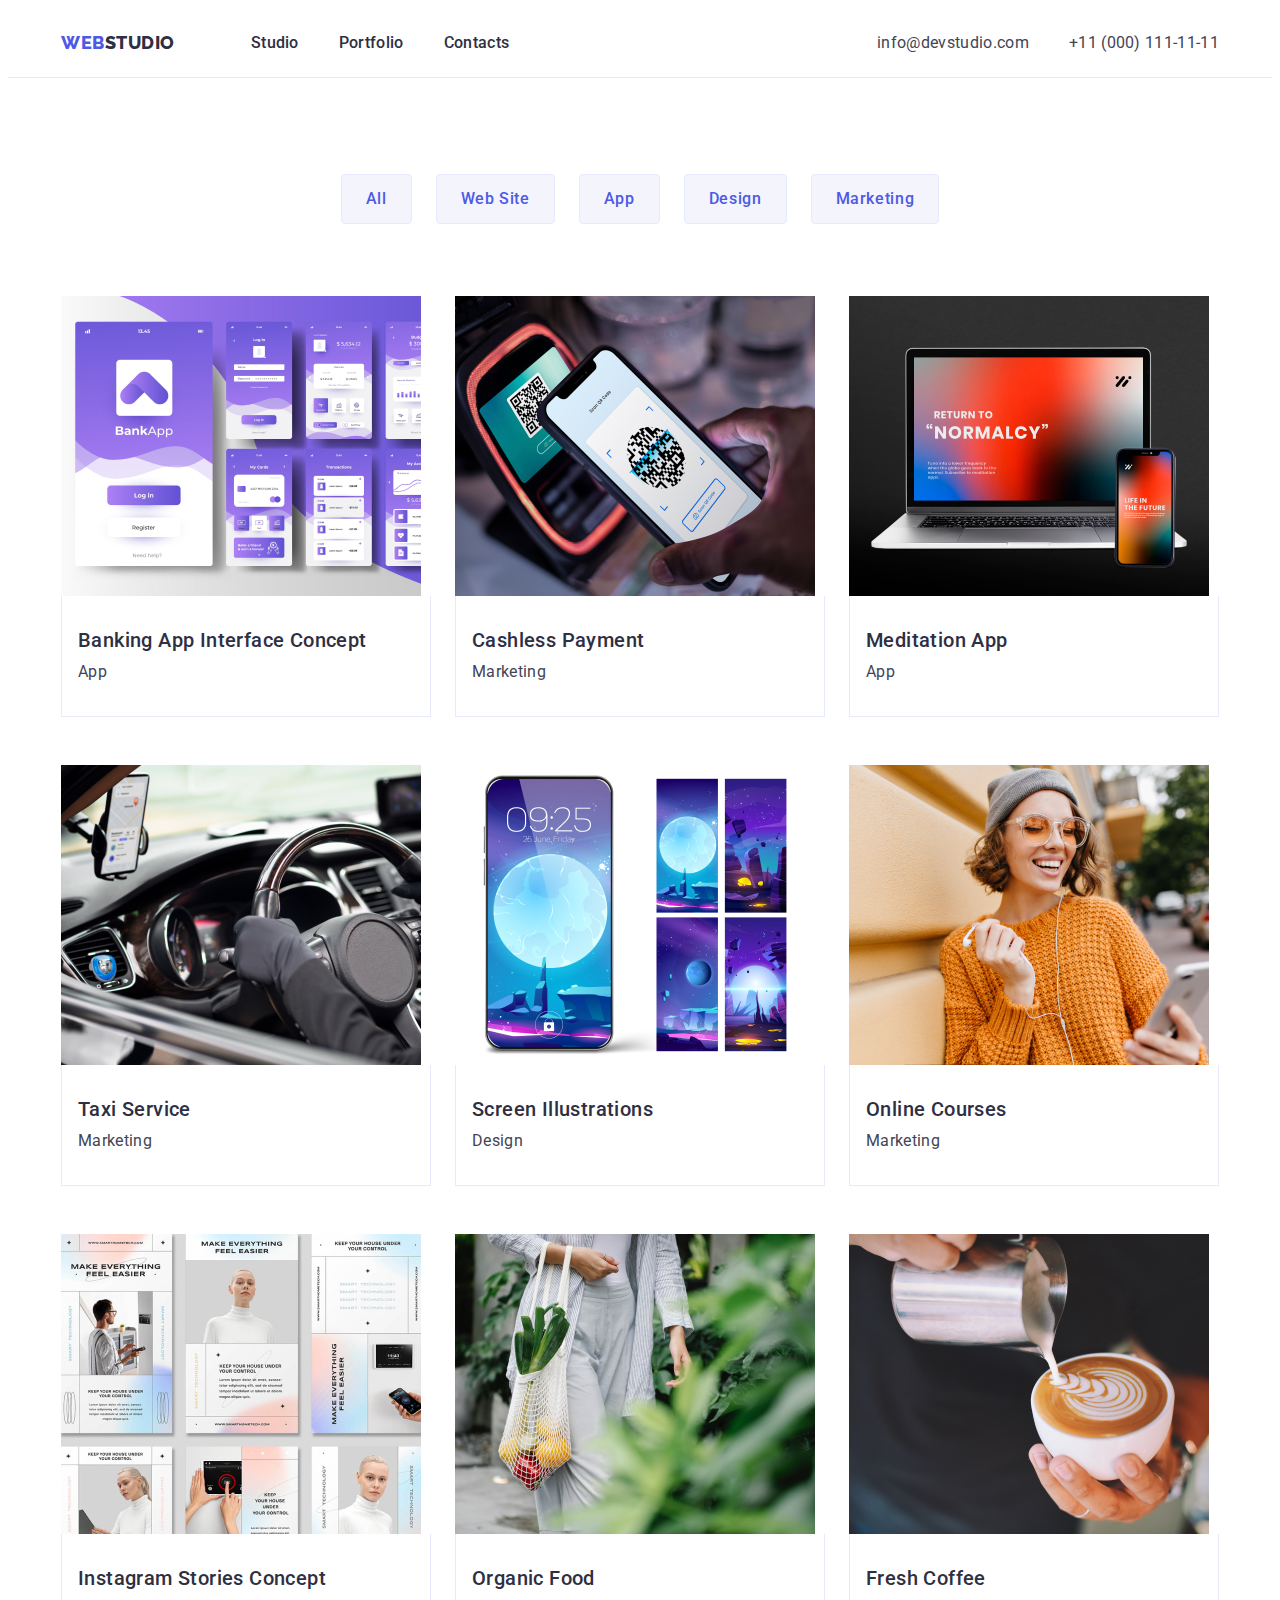
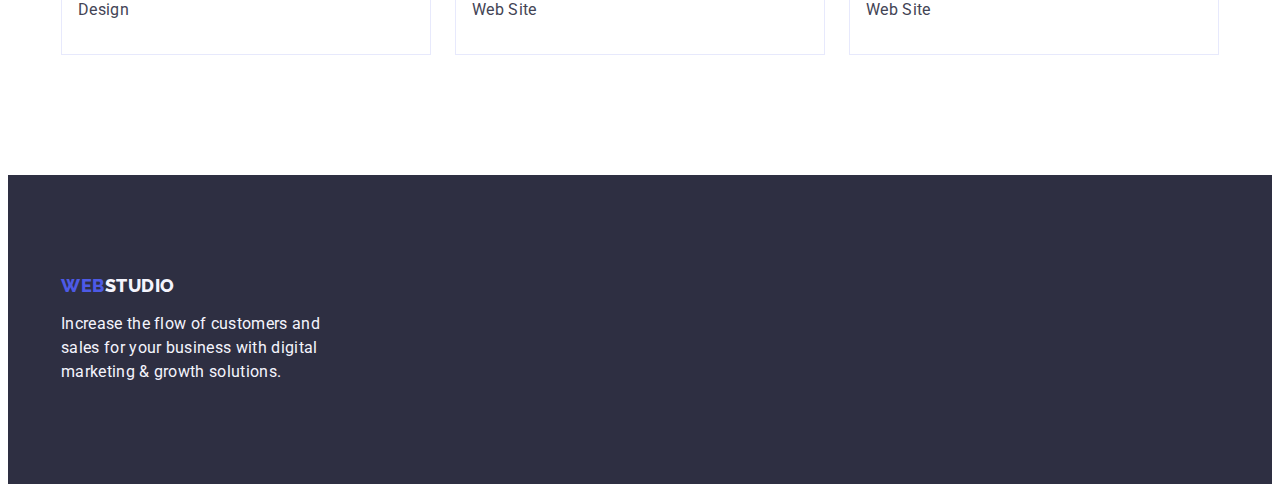
==== portfolio.html @ 42c75ba6 "1" ====
<!DOCTYPE html>
<html lang="en">
  <head>
    <meta charset="UTF-8" />
    <meta http-equiv="X-UA-Compatible" content="IE=edge" />
    <meta name="viewport" content="width=device-width, initial-scale=1.0" />
    <title>WebStudio</title>
    <link
      rel="stylesheet"
      href="https://cdnjs.cloudflare.com/ajax/libs/modern-normalize/2.0.0/modern-normalize.min.css"
      integrity="sha512-4xo8blKMVCiXpTaLzQSLSw3KFOVPWhm/TRtuPVc4WG6kUgjH6J03IBuG7JZPkcWMxJ5huwaBpOpnwYElP/m6wg=="
      crossorigin="anonymous"
      referrerpolicy="no-referrer"
    />
    <link href="./css/styles.css" rel="stylesheet" />
    <link rel="preconnect" href="https://fonts.googleapis.com" />
    <link rel="preconnect" href="https://fonts.gstatic.com" crossorigin />
    <link
      href="https://fonts.googleapis.com/css2?family=Raleway:wght@800&family=Roboto:wght@400;500;700;900&display=swap"
      rel="stylesheet"
    />
  </head>

  <body>
    <header class="header">
      <!-- Main navigation-->
      <div class="container header-container">
        <nav class="header-nav">
          <a href="./index.html" class="header-logo link">
            Web<span class="logo">Studio</span></a
          >
          <ul class="header-nav-list list">
            <li class="header-nav-item">
              <a href="./index.html" class="header-nav-link link">Studio</a>
            </li>
            <li class="header-nav-item">
              <a href="./portfolio.html" class="header-nav-link link"
                >Portfolio</a
              >
            </li>
            <li class="header-nav-item">
              <a href="" class="header-nav-link link">Contacts</a>
            </li>
          </ul>
        </nav>
        <!-- Contacts-->
        <address class="address">
          <ul class="address-list list">
            <li class="address-item">
              <a class="address-link link" href="mailto:info@devstudio.com"
                >info@devstudio.com</a
              >
            </li>
            <li class="address-item">
              <a class="address-link link" href="tel:+110001111111"
                >+11 (000) 111-11-11</a
              >
            </li>
          </ul>
        </address>
      </div>
    </header>
    <main>
      <!-- Main content-->
      <section class="section-portfolio">
        <div class="container">
          <h1 class="visually-hidden">Company Portfolio</h1>
          <!--Page Filter-->

          <ul class="portfolio-filters-list list">
            <li class="portfolio-bttn-item">
              <button type="button" class="portfolio-button">All</button>
            </li>
            <li class="portfolio-bttn-item">
              <button type="button" class="portfolio-button">Web Site</button>
            </li>
            <li class="portfolio-bttn-item">
              <button type="button" class="portfolio-button">App</button>
            </li>
            <li class="portfolio-bttn-item">
              <button type="button" class="portfolio-button">Design</button>
            </li>
            <li class="portfolio-bttn-item">
              <button type="button" class="portfolio-button">Marketing</button>
            </li>
          </ul>

          <!--Company Services-->

          <ul class="portfolio-projects-list list">
            <li class="portfolio-projects-item">
              <a href="" class="link"
                ><img
                  src="./images/banking-app-interface.jpg"
                  alt="banking-app-interface"
                  width="360"
                  height="300"
                />
                <div class="portfolio-cards">
                  <h2 class="portfolio-projects-subtitle">
                    Banking App Interface Concept
                  </h2>
                  <p class="portfolio-projects-text">App</p>
                </div>
              </a>
            </li>
            <li class="portfolio-projects-item">
              <a href="" class="link"
                ><img
                  src="./images/cashless-payment-with-smartphon.jpg"
                  alt="cashless-payment-with-smartphon"
                  width="360"
                  height="300"
                />
                <div class="portfolio-cards">
                  <h2 class="portfolio-projects-subtitle">Cashless Payment</h2>
                  <p class="portfolio-projects-text">Marketing</p>
                </div>
              </a>
            </li>
            <li class="portfolio-projects-item">
              <a href="" class="link"
                ><img
                  src="./images/laptop-and-smartphone.jpg"
                  alt="laptop-and-smartphone"
                  width="360"
                  height="300"
                />
                <div class="portfolio-cards">
                  <h2 class="portfolio-projects-subtitle">Meditation App</h2>
                  <p class="portfolio-projects-text">App</p>
                </div>
              </a>
            </li>
            <li class="portfolio-projects-item">
              <a href="" class="link"
                ><img
                  src="./images/close-view-chauffeur-hands-driving.jpg"
                  alt="close-view-chauffeur-hands-driving"
                  width="360"
                  height="300"
                />
                <div class="portfolio-cards">
                  <h2 class="portfolio-projects-subtitle">Taxi Service</h2>
                  <p class="portfolio-projects-text">Marketing</p>
                </div>
              </a>
            </li>
            <li class="portfolio-projects-item">
              <a href="" class="link"
                ><img
                  src="./images/screen-illustrations.jpg"
                  alt="screen-illustrations"
                  width="360"
                />
                <div class="portfolio-cards">
                  <h2 class="portfolio-projects-subtitle">
                    Screen Illustrations
                  </h2>
                  <p class="portfolio-projects-text">Design</p>
                </div>
              </a>
            </li>
            <li class="portfolio-projects-item">
              <a href="" class="link"
                ><img
                  src="./images/smiling-girl-looking-at-smartphone-screen.jpg"
                  alt="smiling-girl-looking-at-smartphone-screen"
                  width="360"
                  height="300"
                />
                <div class="portfolio-cards">
                  <h2 class="portfolio-projects-subtitle">Online Courses</h2>
                  <p class="portfolio-projects-text">Marketing</p>
                </div>
              </a>
            </li>
            <li class="portfolio-projects-item">
              <a href="" class="link"
                ><img
                  src="./images/instagram-stories-concept.jpg"
                  alt="instagram-stories-concept"
                  width="360"
                  height="300"
                />
                <div class="portfolio-cards">
                  <h2 class="portfolio-projects-subtitle">
                    Instagram Stories Concept
                  </h2>
                  <p class="portfolio-projects-text">Design</p>
                </div>
              </a>
            </li>
            <li class="portfolio-projects-item">
              <a href="" class="link"
                ><img
                  src="./images/organic-food-in-a-bag-in-hand.jpg"
                  alt="organic-food-in-a-bag-in-hand"
                  width="360"
                  height="300"
                />
                <div class="portfolio-cards">
                  <h2 class="portfolio-projects-subtitle">Organic Food</h2>
                  <p class="portfolio-projects-text">Web Site</p>
                </div>
              </a>
            </li>
            <li class="portfolio-projects-item">
              <a href="" class="link"
                ><img
                  src="./images/fresh-coffee-in-cup.jpg"
                  alt="fresh-coffee-in-cup"
                  width="360"
                  height="300"
                />
                <div class="portfolio-cards">
                  <h2 class="portfolio-projects-subtitle">Fresh Coffee</h2>
                  <p class="portfolio-projects-text">Web Site</p>
                </div>
              </a>
            </li>
          </ul>
        </div>
      </section>
    </main>

    <!-- Footer-->
    <footer class="section footer">
      <div class="container">
        <a class="footer-logo link" href="./index.html">
          Web<span class="logo">Studio</span></a
        >
        <p class="footer-text">
          Increase the flow of customers and sales for your business with
          digital marketing & growth solutions.
        </p>
      </div>
    </footer>
  </body>
</html>
---- css/styles.css ----
:root {
  --first-text-color: #2e2f42;
  --second-text-color: #434455;
  --third-text-color: #ffffff;
  --fourth-text-color: #f4f4fd;
  --background-main-color: #ffffff;
  --background-second-color: #2e2f42;
  --background-third-color: #f4f4fd;
  --logo-first-color: #4d5ae5;
  --logo-second-color: #2e2f42;
  --logo-third-color: #f4f4fd;
  --bttn-background-color: #404bbf;
  --bttn-background-second-color: #f4f4fd;
  --bttn-first-color: #4d5ae5;
  --bttn-second-color: #ffffff;
  --border-bttn-color: #e7e9fc;
}

body {
  font-family: "Roboto", sans-serif;
  color: #2e2f42;
  color: #434455;
  background: #ffffff;
}

/* Reset styles */

p,
h1,
h2,
h3,
h4,
h5,
h6 {
  margin-top: 0;
  margin-bottom: 0;
}

a {
  text-decoration: none;
  margin-top: 0;
  margin-bottom: 0;
  padding-left: 0;
}

ul {
  list-style-type: none;
  margin-top: 0;
  margin-bottom: 0;
  padding-left: 0;
}

.link {
  text-decoration: none;
}

.list {
  list-style-type: none;
}

img {
  display: block;
  max-width: 100%;
  height: auto;
}

/*----- Home page -----*/

/* Header (Home page , Portfolio) */

.header {
  border-bottom: 1px solid #e7e9fc;
}

.container {
  width: 100%;
  max-width: 1158px;
  padding: 0 15px;
  margin: 0 auto;
}

.header-container {
  display: flex;
  align-items: center;
}

.header-nav {
  display: flex;
  align-items: center;
  margin-right: auto;
}

.header-nav-list {
  display: flex;
  align-items: center;
  gap: 40px;
}

.header-nav-link {
  font-weight: 500;
  font-size: 16px;
  line-height: 1.5;
  letter-spacing: 0.02em;
  padding-top: 24px;
  padding-bottom: 24px;
  color: var(--first-text-color);
}

.header-nav-link:is(:hover, :focus) {
  color: #404bbf;
}

.header-logo {
  font-family: "Raleway", sans-serif;
  font-style: normal;
  font-weight: 800;
  font-size: 18px;
  line-height: 1.17;
  letter-spacing: 0.03em;
  text-transform: uppercase;
  margin-right: 76px;
  padding-top: 24px;
  padding-bottom: 24px;
  color: var(--logo-first-color);
}

.header-logo span {
  font-family: "Raleway", sans-serif;
  font-style: normal;
  font-weight: 800;
  font-size: 18px;
  line-height: 1.17;
  letter-spacing: 0.03em;
  text-transform: uppercase;
  color: var(--logo-second-color);
}

.address {
  font-style: normal;
}

.address-list {
  display: flex;
  align-items: center;
  gap: 40px;
  margin-left: auto;
}

.address-item {
}

.address-link {
  font-style: normal;
  font-weight: 400;
  font-size: 16px;
  line-height: 1.5;
  letter-spacing: 0.02em;
  padding-top: 24px;
  padding-bottom: 24px;
  color: var(--second-text-color);
}

.address-link:is(:hover, :focus) {
  color: #404bbf;
}

/* Main (Home page) */

/* Hero Section */

.section-hero {
  width: 100%;
  padding: 188px 0;
  background: var(--background-second-color);
}

.hero-title {
  font-weight: 700;
  font-size: 56px;
  text-align: center;
  line-height: 1.07;
  letter-spacing: 0.02em;
  max-width: 496px;
  margin-left: auto;
  margin-right: auto;
  margin-bottom: 48px;
  color: var(--third-text-color);
}

.hero-button {
  font-family: "Roboto", sans-serif;
  font-style: normal;
  font-weight: 500;
  font-size: 16px;
  line-height: 1.5;
  letter-spacing: 0.04em;
  cursor: pointer;
  box-shadow: 0px 4px 4px rgba(0, 0, 0, 0.15);
  border-radius: 4px;
  border: none;
  min-width: 169px;
  height: 56px;
  display: block;
  margin: 0 auto;
  color: var(--third-text-color);
  background: #4d5ae5;
}

.hero-button:is(:hover, :focus) {
  background: #404bbf;
}

/* Features Section */

.section-features {
  width: 100%;
  padding: 120px 0;
}

.visually-hidden {
  position: absolute;
  width: 1px;
  height: 1px;
  margin: -1px;
  border: 0;
  padding: 0;
  white-space: nowrap;
  clip-path: inset(100%);
  clip: rect(0 0 0 0);
  overflow: hidden;
}

.features-list {
  display: flex;
  gap: 24px;
}

.features-item {
  width: calc((100% - 3 * 24px) / 4);
}

.features-title {
  font-weight: 500;
  font-size: 20px;
  line-height: 1.2;
  letter-spacing: 0.02em;
  margin-bottom: 8px;
  color: var(--first-text-color);
}

.features-text {
  font-weight: 400;
  font-size: 16px;
  line-height: 1.5;
  letter-spacing: 0.02em;
  color: var(--second-text-color);
}

/* Products Section */

.section-products {
  width: 100%;
  padding-bottom: 120px;
}

.products-title {
  font-weight: 700;
  font-size: 36px;
  line-height: 1.11;
  letter-spacing: 0.02em;
  text-align: center;
  text-transform: capitalize;
  margin-bottom: 72px;
  color: var(--first-text-color);
}

.products-list {
  display: flex;
  gap: 24px;
}

.products-item {
  width: calc((100% - 2 * 24px) / 3);
}

/* Team Section */

.section-team {
  width: 100%;
  padding: 120px 0;
  background-color: #f4f4fd;
}

.team-title {
  font-weight: 700;
  font-size: 36px;
  line-height: 1.11;
  letter-spacing: 0.02em;
  text-align: center;
  text-transform: capitalize;
  margin-bottom: 72px;
  color: var(--first-text-color);
}

.team-list {
  display: flex;
  gap: 24px;
}

.team-item {
  width: calc((100% - 3 * 24px) / 4);
  box-shadow: 0px 1px 6px rgba(46, 47, 66, 0.08),
    0px 1px 1px rgba(46, 47, 66, 0.16), 0px 2px 1px rgba(46, 47, 66, 0.08);
  border-radius: 0px 0px 4px 4px;
}

/* Picture description (Cards) */

.cards {
  padding: 32px 16px;
  background: #ffffff;
}

.team-name {
  font-weight: 500;
  font-size: 20px;
  line-height: 1.2;
  letter-spacing: 0.02em;
  text-align: center;
  margin-bottom: 8px;
  color: var(--first-text-color);
}

.team-text {
  font-weight: 400;
  font-size: 16px;
  line-height: 1.5;
  letter-spacing: 0.02em;
  text-align: center;
  color: var(--second-text-color);
}

/* Footer (Home page , Portfolio) */

.footer {
  width: 100%;
  padding: 100px 0;
  background: var(--background-second-color);
}

.footer-logo {
  font-family: "Raleway", sans-serif;
  font-style: normal;
  font-weight: 800;
  font-size: 18px;
  line-height: 1.17;
  letter-spacing: 0.03em;
  display: inline-block;
  margin-bottom: 16px;
  text-transform: uppercase;
  color: var(--logo-first-color);
}

.footer-logo span {
  font-family: "Raleway", sans-serif;
  font-style: normal;
  font-weight: 800;
  font-size: 18px;
  line-height: 1.17;
  letter-spacing: 0.03em;
  text-transform: uppercase;
  color: var(--logo-third-color);
}

.footer-text {
  font-weight: 400;
  font-size: 16px;
  line-height: 1.5;
  letter-spacing: 0.02em;
  max-width: 264px;
  color: var(--fourth-text-color);
}

/*----- Portfolio Page -----*/

.section-portfolio {
  padding: 96px 0 120px 0;
}

.portfolio-filters-list {
  display: flex;
  flex-wrap: wrap;
  justify-content: center;
  gap: 24px;
  margin-bottom: 72px;
}

/* Buttons filters */
.portfolio-button {
  font-family: "Roboto", sans-serif;
  font-weight: 500;
  font-size: 16px;
  line-height: 1.5;
  letter-spacing: 0.04em;
  cursor: pointer;
  padding: 12px 24px;
  border: 1px solid var(--border-bttn-color);
  border-radius: 4px;
  color: var(--bttn-first-color);
  background: var(--bttn-background-second-color);
}

.portfolio-button:is(:hover, :focus) {
  color: #ffffff;
  background-color: #404bbf;
  border: 1px solid transparent;
}

/* -Examples of projects- */

.portfolio-projects-list {
  display: flex;
  flex-wrap: wrap;
  justify-content: center;
  column-gap: 24px;
  row-gap: 48px;
}

.portfolio-projects-item {
  width: calc((100% - 2 * 24px) / 3);
}

.portfolio-cards {
  padding: 32px 16px;
  border: 1px solid #e7e9fc;
  border-top: none;
}

.portfolio-projects-subtitle {
  font-weight: 500;
  font-size: 20px;
  line-height: 1.2;
  letter-spacing: 0.02em;
  margin-bottom: 8px;
  color: var(--first-text-color);
}

.portfolio-projects-text {
  font-weight: 400;
  font-size: 16px;
  line-height: 1.5;
  letter-spacing: 0.02em;
  color: var(--second-text-color);
}
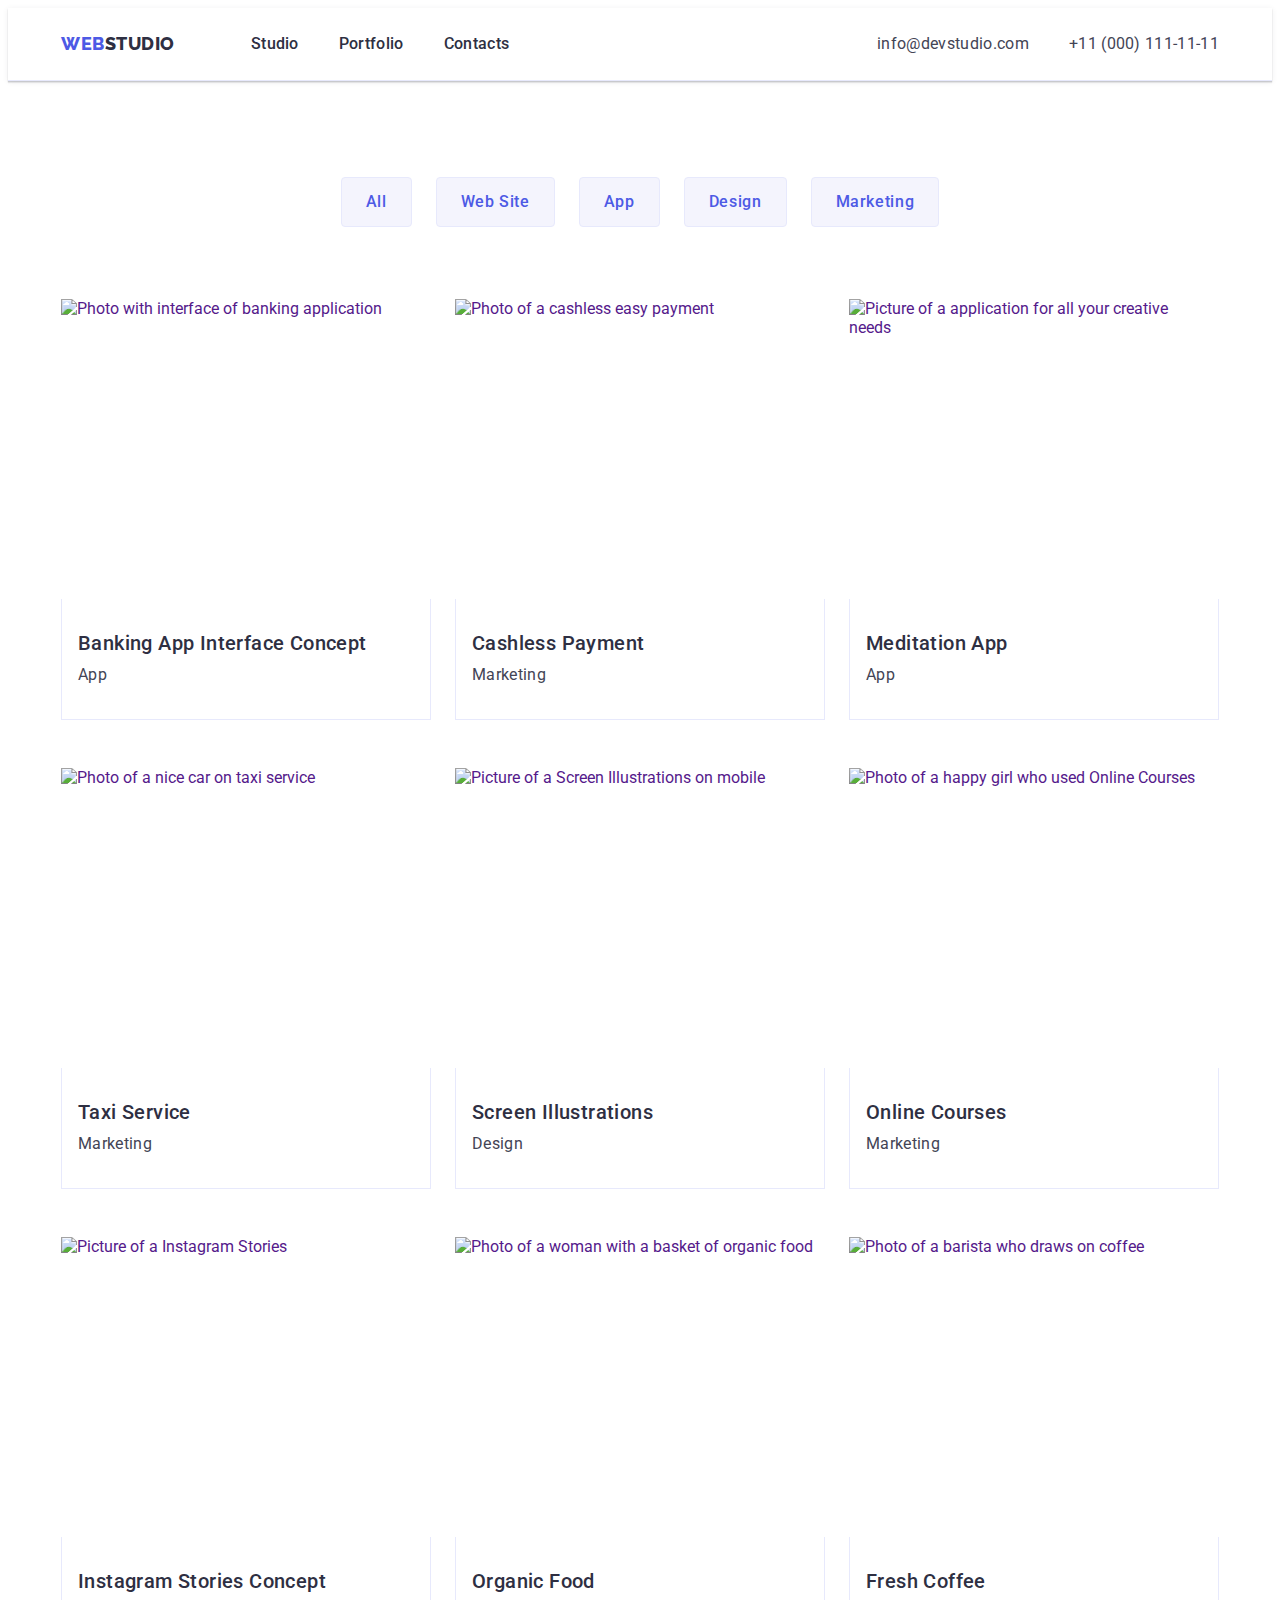
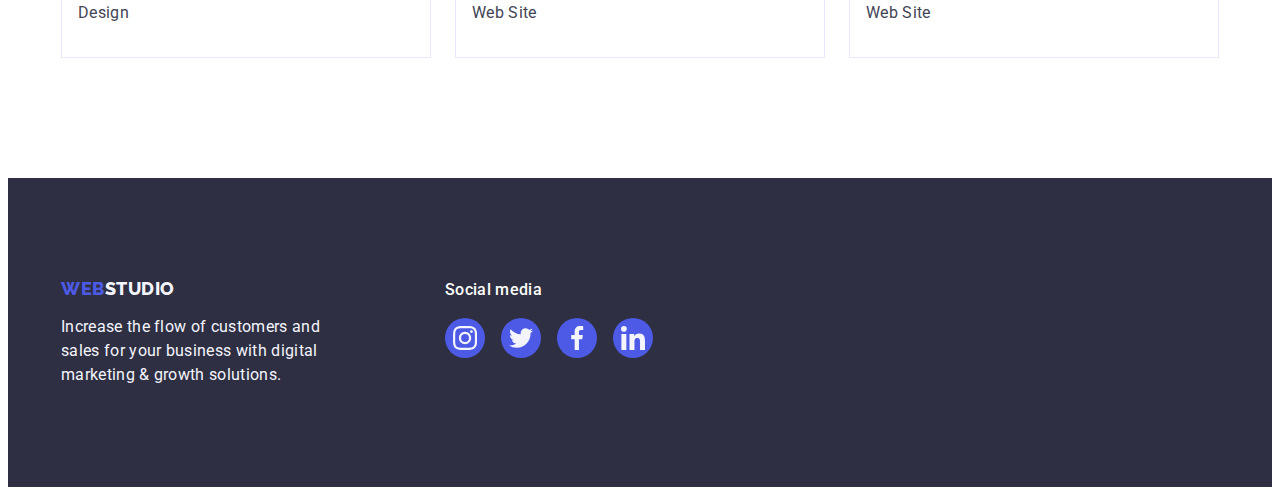
==== commit 9f37488d: "1/7" ====
--- a/portfolio.html
+++ b/portfolio.html
@@ -89,13 +89,20 @@
 
           <ul class="portfolio-projects-list list">
             <li class="portfolio-projects-item">
-              <a href="" class="link"
-                ><img
-                  src="./images/banking-app-interface.jpg"
-                  alt="banking-app-interface"
-                  width="360"
-                  height="300"
-                />
+              <a href="" class="portfolio-ptojects-link link">
+                <div class="projects-block">
+                  <img
+                    src="./images/img-bankapp.jpg"
+                    alt="Photo with interface of banking application"
+                    width="360"
+                    height="300"
+                  />
+                  <p class="projects-block-text">
+                    14 Stylish and User-Friendly App Design Concepts · Task
+                    Manager App · Calorie Tracker App · Exotic Fruit Ecommerce
+                    App · Cloud Storage App
+                  </p>
+                </div>
                 <div class="portfolio-cards">
                   <h2 class="portfolio-projects-subtitle">
                     Banking App Interface Concept
@@ -105,13 +112,20 @@
               </a>
             </li>
             <li class="portfolio-projects-item">
-              <a href="" class="link"
-                ><img
-                  src="./images/cashless-payment-with-smartphon.jpg"
-                  alt="cashless-payment-with-smartphon"
-                  width="360"
-                  height="300"
-                />
+              <a href="" class="portfolio-ptojects-link link">
+                <div class="projects-block">
+                  <img
+                    src="./images/img-no-cash.jpg"
+                    alt="Photo of a cashless easy payment"
+                    width="360"
+                    height="300"
+                  />
+                  <p class="projects-block-text">
+                    14 Stylish and User-Friendly App Design Concepts · Task
+                    Manager App · Calorie Tracker App · Exotic Fruit Ecommerce
+                    App · Cloud Storage App
+                  </p>
+                </div>
                 <div class="portfolio-cards">
                   <h2 class="portfolio-projects-subtitle">Cashless Payment</h2>
                   <p class="portfolio-projects-text">Marketing</p>
@@ -119,13 +133,20 @@
               </a>
             </li>
             <li class="portfolio-projects-item">
-              <a href="" class="link"
-                ><img
-                  src="./images/laptop-and-smartphone.jpg"
-                  alt="laptop-and-smartphone"
-                  width="360"
-                  height="300"
-                />
+              <a href="" class="portfolio-ptojects-link link">
+                <div class="projects-block">
+                  <img
+                    src="./images/img-normalcy.jpg"
+                    alt="Picture of a application for all your creative needs"
+                    width="360"
+                    height="300"
+                  />
+                  <p class="projects-block-text">
+                    14 Stylish and User-Friendly App Design Concepts · Task
+                    Manager App · Calorie Tracker App · Exotic Fruit Ecommerce
+                    App · Cloud Storage App
+                  </p>
+                </div>
                 <div class="portfolio-cards">
                   <h2 class="portfolio-projects-subtitle">Meditation App</h2>
                   <p class="portfolio-projects-text">App</p>
@@ -133,13 +154,20 @@
               </a>
             </li>
             <li class="portfolio-projects-item">
-              <a href="" class="link"
-                ><img
-                  src="./images/close-view-chauffeur-hands-driving.jpg"
-                  alt="close-view-chauffeur-hands-driving"
-                  width="360"
-                  height="300"
-                />
+              <a href="" class="portfolio-ptojects-link link">
+                <div class="projects-block">
+                  <img
+                    src="./images/img-taxi-service.jpg"
+                    alt="Photo of a nice car on taxi service"
+                    width="360"
+                    height="300"
+                  />
+                  <p class="projects-block-text">
+                    14 Stylish and User-Friendly App Design Concepts · Task
+                    Manager App · Calorie Tracker App · Exotic Fruit Ecommerce
+                    App · Cloud Storage App
+                  </p>
+                </div>
                 <div class="portfolio-cards">
                   <h2 class="portfolio-projects-subtitle">Taxi Service</h2>
                   <p class="portfolio-projects-text">Marketing</p>
@@ -147,12 +175,20 @@
               </a>
             </li>
             <li class="portfolio-projects-item">
-              <a href="" class="link"
-                ><img
-                  src="./images/screen-illustrations.jpg"
-                  alt="screen-illustrations"
-                  width="360"
-                />
+              <a href="" class="portfolio-ptojects-link link">
+                <div class="projects-block">
+                  <img
+                    src="./images/img-screen-illustrations.jpg"
+                    alt="Picture of a Screen Illustrations on mobile"
+                    width="360"
+                    height="300"
+                  />
+                  <p class="projects-block-text">
+                    14 Stylish and User-Friendly App Design Concepts · Task
+                    Manager App · Calorie Tracker App · Exotic Fruit Ecommerce
+                    App · Cloud Storage App
+                  </p>
+                </div>
                 <div class="portfolio-cards">
                   <h2 class="portfolio-projects-subtitle">
                     Screen Illustrations
@@ -162,13 +198,20 @@
               </a>
             </li>
             <li class="portfolio-projects-item">
-              <a href="" class="link"
-                ><img
-                  src="./images/smiling-girl-looking-at-smartphone-screen.jpg"
-                  alt="smiling-girl-looking-at-smartphone-screen"
-                  width="360"
-                  height="300"
-                />
+              <a href="" class="portfolio-ptojects-link link">
+                <div class="projects-block">
+                  <img
+                    src="./images/img-online-courses.jpg"
+                    alt="Photo of a happy girl who used Online Courses"
+                    width="360"
+                    height="300"
+                  />
+                  <p class="projects-block-text">
+                    14 Stylish and User-Friendly App Design Concepts · Task
+                    Manager App · Calorie Tracker App · Exotic Fruit Ecommerce
+                    App · Cloud Storage App
+                  </p>
+                </div>
                 <div class="portfolio-cards">
                   <h2 class="portfolio-projects-subtitle">Online Courses</h2>
                   <p class="portfolio-projects-text">Marketing</p>
@@ -176,13 +219,20 @@
               </a>
             </li>
             <li class="portfolio-projects-item">
-              <a href="" class="link"
-                ><img
-                  src="./images/instagram-stories-concept.jpg"
-                  alt="instagram-stories-concept"
-                  width="360"
-                  height="300"
-                />
+              <a href="" class="portfolio-ptojects-link link">
+                <div class="projects-block">
+                  <img
+                    src="./images/img-Instagram-stories-concept.jpg"
+                    alt="Picture of a Instagram Stories"
+                    width="360"
+                    height="300"
+                  />
+                  <p class="projects-block-text">
+                    14 Stylish and User-Friendly App Design Concepts · Task
+                    Manager App · Calorie Tracker App · Exotic Fruit Ecommerce
+                    App · Cloud Storage App
+                  </p>
+                </div>
                 <div class="portfolio-cards">
                   <h2 class="portfolio-projects-subtitle">
                     Instagram Stories Concept
@@ -192,13 +242,20 @@
               </a>
             </li>
             <li class="portfolio-projects-item">
-              <a href="" class="link"
-                ><img
-                  src="./images/organic-food-in-a-bag-in-hand.jpg"
-                  alt="organic-food-in-a-bag-in-hand"
-                  width="360"
-                  height="300"
-                />
+              <a href="" class="portfolio-ptojects-link link">
+                <div class="projects-block">
+                  <img
+                    src="./images/img-organic-food.jpg"
+                    alt="Photo of a woman with a basket of organic food"
+                    width="360"
+                    height="300"
+                  />
+                  <p class="projects-block-text">
+                    14 Stylish and User-Friendly App Design Concepts · Task
+                    Manager App · Calorie Tracker App · Exotic Fruit Ecommerce
+                    App · Cloud Storage App
+                  </p>
+                </div>
                 <div class="portfolio-cards">
                   <h2 class="portfolio-projects-subtitle">Organic Food</h2>
                   <p class="portfolio-projects-text">Web Site</p>
@@ -206,34 +263,92 @@
               </a>
             </li>
             <li class="portfolio-projects-item">
-              <a href="" class="link"
-                ><img
-                  src="./images/fresh-coffee-in-cup.jpg"
-                  alt="fresh-coffee-in-cup"
-                  width="360"
-                  height="300"
-                />
+              <a href="" class="portfolio-ptojects-link link">
+                <div class="projects-block">
+                  <img
+                    src="./images/img-fresh-coffee.jpg"
+                    alt="Photo of a barista who draws on coffee"
+                    width="360"
+                    height="300"
+                  />
+                  <p class="projects-block-text">
+                    14 Stylish and User-Friendly App Design Concepts · Task
+                    Manager App · Calorie Tracker App · Exotic Fruit Ecommerce
+                    App · Cloud Storage App
+                  </p>
+                </div>
                 <div class="portfolio-cards">
                   <h2 class="portfolio-projects-subtitle">Fresh Coffee</h2>
                   <p class="portfolio-projects-text">Web Site</p>
-                </div>
-              </a>
+                </div></a
+              >
             </li>
           </ul>
         </div>
       </section>
     </main>
 
-    <!-- Footer-->
-    <footer class="section footer">
-      <div class="container">
-        <a class="footer-logo link" href="./index.html">
-          Web<span class="logo">Studio</span></a
-        >
-        <p class="footer-text">
-          Increase the flow of customers and sales for your business with
-          digital marketing & growth solutions.
-        </p>
+    <!-- Footer -->
+    <footer class="section-footer">
+      <div class="container footer-container">
+        <div class="footer-box">
+          <a class="footer-logo link" href="./index.html"
+            >Web<span class="logo">Studio</span></a
+          >
+          <p class="footer-text">
+            Increase the flow of customers and sales for your business with
+            digital marketing & growth solutions.
+          </p>
+        </div>
+        <div class="footer-soc-box">
+          <p class="soc-text">Social media</p>
+          <ul class="footer-soc-list">
+            <li class="footer-soc-item">
+              <a
+                class="footer-soc-link"
+                href=""
+                target="_blank"
+                rel="noopener no referrer"
+                ><svg class="footer-icon" width="24" height="24">
+                  <use href="./images/icons.svg#icon-instagram"></use>
+                </svg>
+              </a>
+            </li>
+            <li class="footer-soc-item">
+              <a
+                class="footer-soc-link"
+                href=""
+                target="_blank"
+                rel="noopener no referrer"
+                ><svg class="footer-icon" width="24" height="24">
+                  <use href="./images/icons.svg#icon-twitter"></use>
+                </svg>
+              </a>
+            </li>
+            <li class="footer-soc-item">
+              <a
+                class="footer-soc-link"
+                href=""
+                target="_blank"
+                rel="noopener no referrer"
+                ><svg class="footer-icon" width="24" height="24">
+                  <use href="./images/icons.svg#icon-facebook"></use>
+                </svg>
+              </a>
+            </li>
+            <li class="footer-soc-item">
+              <a
+                class="footer-soc-link"
+                href=""
+                target="_blank"
+                rel="noopener no referrer"
+                ><svg class="footer-icon" width="24" height="24">
+                  <use href="./images/icons.svg#icon-linkedin"></use>
+                </svg>
+              </a>
+            </li>
+          </ul>
+        </div>
       </div>
     </footer>
   </body>
--- a/css/styles.css
+++ b/css/styles.css
@@ -14,6 +14,9 @@
   --bttn-first-color: #4d5ae5;
   --bttn-second-color: #ffffff;
   --border-bttn-color: #e7e9fc;
+  --icon-color: #f4f4fd;
+  --second-icon-color: #8e8f99;
+  --background-color-icon: #4d5ae5;
 }
 
 body {
@@ -67,11 +70,6 @@
 /*----- Home page -----*/
 
 /* Header (Home page , Portfolio) */
-
-.header {
-  border-bottom: 1px solid #e7e9fc;
-}
-
 .container {
   width: 100%;
   max-width: 1158px;
@@ -79,6 +77,12 @@
   margin: 0 auto;
 }
 
+.header {
+  border-bottom: 1px solid #e7e9fc;
+  box-shadow: 0px 2px 1px rgba(46, 47, 66, 0.08),
+    0px 1px 1px rgba(46, 47, 66, 0.16), 0px 1px 6px rgba(46, 47, 66, 0.08);
+}
+
 .header-container {
   display: flex;
   align-items: center;
@@ -97,13 +101,45 @@
 }
 
 .header-nav-link {
+  display: block;
   font-weight: 500;
   font-size: 16px;
   line-height: 1.5;
   letter-spacing: 0.02em;
-  padding-top: 24px;
-  padding-bottom: 24px;
+  padding: 24px 0;
+  transition: color 250ms cubic-bezier(0.4, 0, 0.2, 1);
+  position: relative;
   color: var(--first-text-color);
+}
+
+.studio {
+  color: #404bbf;
+}
+
+.studio::after {
+  content: "";
+  position: absolute;
+  left: 0px;
+  bottom: -1px;
+  height: 4px;
+  background-color: #404bbf;
+  border-radius: 2px;
+  width: 100%;
+}
+
+.portfolio {
+  color: #404bbf;
+}
+
+.portfolio::after {
+  content: "";
+  position: absolute;
+  left: 0px;
+  bottom: -1px;
+  height: 4px;
+  background-color: #404bbf;
+  border-radius: 2px;
+  width: 66px;
 }
 
 .header-nav-link:is(:hover, :focus) {
@@ -121,6 +157,7 @@
   margin-right: 76px;
   padding-top: 24px;
   padding-bottom: 24px;
+  position: relative;
   color: var(--logo-first-color);
 }
 
@@ -157,6 +194,7 @@
   letter-spacing: 0.02em;
   padding-top: 24px;
   padding-bottom: 24px;
+  transition: color 250ms cubic-bezier(0.4, 0, 0.2, 1);
   color: var(--second-text-color);
 }
 
@@ -169,9 +207,19 @@
 /* Hero Section */
 
 .section-hero {
-  width: 100%;
+  background-image: linear-gradient(
+      to bottom,
+      rgba(46, 47, 66, 0.7),
+      rgba(46, 47, 66, 0.7)
+    ),
+    url(../images/hero-image.jpg);
+  width: 100%;
+  max-width: 1440px;
   padding: 188px 0;
-  background: var(--background-second-color);
+  margin: 0 auto;
+  background-repeat: no-repeat;
+  background-position: center;
+  background-size: cover;
 }
 
 .hero-title {
@@ -204,6 +252,7 @@
   margin: 0 auto;
   color: var(--third-text-color);
   background: #4d5ae5;
+  transition: background-color 250ms cubic-bezier(0.4, 0, 0.2, 1);
 }
 
 .hero-button:is(:hover, :focus) {
@@ -235,8 +284,14 @@
   gap: 24px;
 }
 
-.features-item {
-  width: calc((100% - 3 * 24px) / 4);
+.features-icon-box {
+  height: 112px;
+  background-color: #f4f4fd;
+  border-radius: 4px;
+  margin-bottom: 8px;
+  display: flex;
+  align-items: center;
+  justify-content: center;
 }
 
 .features-title {
@@ -317,7 +372,7 @@
 /* Picture description (Cards) */
 
 .cards {
-  padding: 32px 16px;
+  padding: 32px 0;
   background: #ffffff;
 }
 
@@ -337,15 +392,111 @@
   line-height: 1.5;
   letter-spacing: 0.02em;
   text-align: center;
+  margin-bottom: 8px;
   color: var(--second-text-color);
 }
 
+/* Social list */
+
+.soc-icon {
+  fill: var(--icon-color);
+}
+
+.soc-list {
+  display: flex;
+  flex-direction: row;
+  justify-content: center;
+  align-items: center;
+  padding: 0px;
+  gap: 24px;
+}
+
+.soc-item {
+  width: 40px;
+  height: 40px;
+}
+
+.soc-link {
+  display: flex;
+  align-items: center;
+  justify-content: center;
+  width: 100%;
+  height: 100%;
+  border-radius: 50%;
+  padding: 12px;
+  background: #4d5ae5;
+  transition: background-color 250ms cubic-bezier(0.4, 0, 0.2, 1);
+}
+
+.soc-link:is(:hover, :focus) {
+  background-color: #404bbf;
+}
+/* Customers */
+
+.section-customers {
+  width: 100%;
+  padding: 120px 0;
+  background-color: var(--background-main-color);
+}
+
+.customers-title {
+  font-weight: 700;
+  font-size: 36px;
+  line-height: 1.11;
+  text-align: center;
+  letter-spacing: 0.02em;
+  text-transform: capitalize;
+  margin-bottom: 72px;
+  color: var(--first-text-color);
+}
+
+.customers-list {
+  display: flex;
+  gap: 24px;
+}
+
+.customers-item {
+  width: calc((100% - 5 * 24px) / 6);
+  height: 88px;
+}
+
+.customers-icon-link {
+  display: flex;
+  align-items: center;
+  justify-content: center;
+  width: 100%;
+  height: 100%;
+  color: var(--second-icon-color);
+  border: 1px solid #8e8f99;
+  border-radius: 4px;
+  transition: border-color 250ms cubic-bezier(0.4, 0, 0.2, 1),
+    color 250ms cubic-bezier(0.4, 0, 0.2, 1);
+}
+
+.customers-icon-link:is(:hover, :focus) {
+  border-color: #404bbf;
+  color: #404bbf;
+}
+
+.customers-icon {
+  fill: currentColor;
+}
+
 /* Footer (Home page , Portfolio) */
 
-.footer {
+.section-footer {
   width: 100%;
   padding: 100px 0;
   background: var(--background-second-color);
+}
+
+.footer-container {
+  display: flex;
+  align-items: baseline;
+}
+
+.footer-box {
+  margin-right: 120px;
 }
 
 .footer-logo {
@@ -381,6 +532,44 @@
   color: var(--fourth-text-color);
 }
 
+.soc-text {
+  font-weight: 500;
+  font-size: 16px;
+  line-height: 1.5;
+  letter-spacing: 0.02em;
+  color: var(--third-text-color);
+  margin-bottom: 16px;
+}
+
+.footer-soc-list {
+  display: flex;
+  gap: 16px;
+}
+
+.footer-soc-item {
+  width: 40px;
+  height: 40px;
+}
+
+.footer-soc-link {
+  width: 100%;
+  height: 100%;
+  border-radius: 50%;
+  background-color: var(--background-color-icon);
+  display: flex;
+  align-items: center;
+  justify-content: center;
+  transition: background-color 250ms cubic-bezier(0.4, 0, 0.2, 1);
+}
+
+.footer-icon {
+  fill: var(--icon-color);
+}
+
+.footer-soc-link:is(:hover, :focus) {
+  background-color: #31d0aa;
+}
+
 /*----- Portfolio Page -----*/
 
 .section-portfolio {
@@ -408,12 +597,18 @@
   border-radius: 4px;
   color: var(--bttn-first-color);
   background: var(--bttn-background-second-color);
+  transition: color 250ms cubic-bezier(0.4, 0, 0.2, 1),
+    background-color 250ms cubic-bezier(0.4, 0, 0.2, 1),
+    border-color 250ms cubic-bezier(0.4, 0, 0.2, 1),
+    box-shadow 250ms cubic-bezier(0.4, 0, 0.2, 1);
 }
 
 .portfolio-button:is(:hover, :focus) {
   color: #ffffff;
   background-color: #404bbf;
-  border: 1px solid transparent;
+  box-shadow: 0px 3px 1px rgba(0, 0, 0, 0.1), 0px 2px 1px rgba(0, 0, 0, 0.08),
+    0px 2px 2px rgba(0, 0, 0, 0.12);
+  border-radius: 4px;
 }
 
 /* -Examples of projects- */
@@ -430,6 +625,23 @@
   width: calc((100% - 2 * 24px) / 3);
 }
 
+.portfolio-ptojects-link {
+  display: block;
+  transition: box-shadow 250ms cubic-bezier(0.4, 0, 0.2, 1);
+}
+
+.portfolio-projects-link:hover {
+  box-shadow: 0px 1px 6px rgba(46, 47, 66, 0.08),
+    0px 1px 1px rgba(46, 47, 66, 0.16), 0px 2px 1px rgba(46, 47, 66, 0.08);
+  transform: translateY(0%);
+}
+
+.portfolio-projects-link:focus {
+  box-shadow: 0px 1px 6px rgba(46, 47, 66, 0.08),
+    0px 1px 1px rgba(46, 47, 66, 0.16), 0px 2px 1px rgba(46, 47, 66, 0.08);
+  transform: translateY(0%);
+}
+
 .portfolio-cards {
   padding: 32px 16px;
   border: 1px solid #e7e9fc;
@@ -452,3 +664,27 @@
   letter-spacing: 0.02em;
   color: var(--second-text-color);
 }
+
+.projects-block {
+  position: relative;
+  overflow: hidden;
+}
+
+.projects-block-text {
+  position: absolute;
+  height: 100%;
+  width: 100%;
+  top: 0;
+  font-size: 16px;
+  line-height: 1.5;
+  letter-spacing: 0.02em;
+  padding: 40px 32px;
+  background-color: var(--background-color-icon);
+  color: var(--fourth-text-color);
+  transform: translateY(100%);
+  transition: transform 250ms cubic-bezier(0.4, 0, 0.2, 1);
+}
+
+.projects-block:is(:hover, :focus) .projects-block-text {
+  transform: translateY(0%);
+}
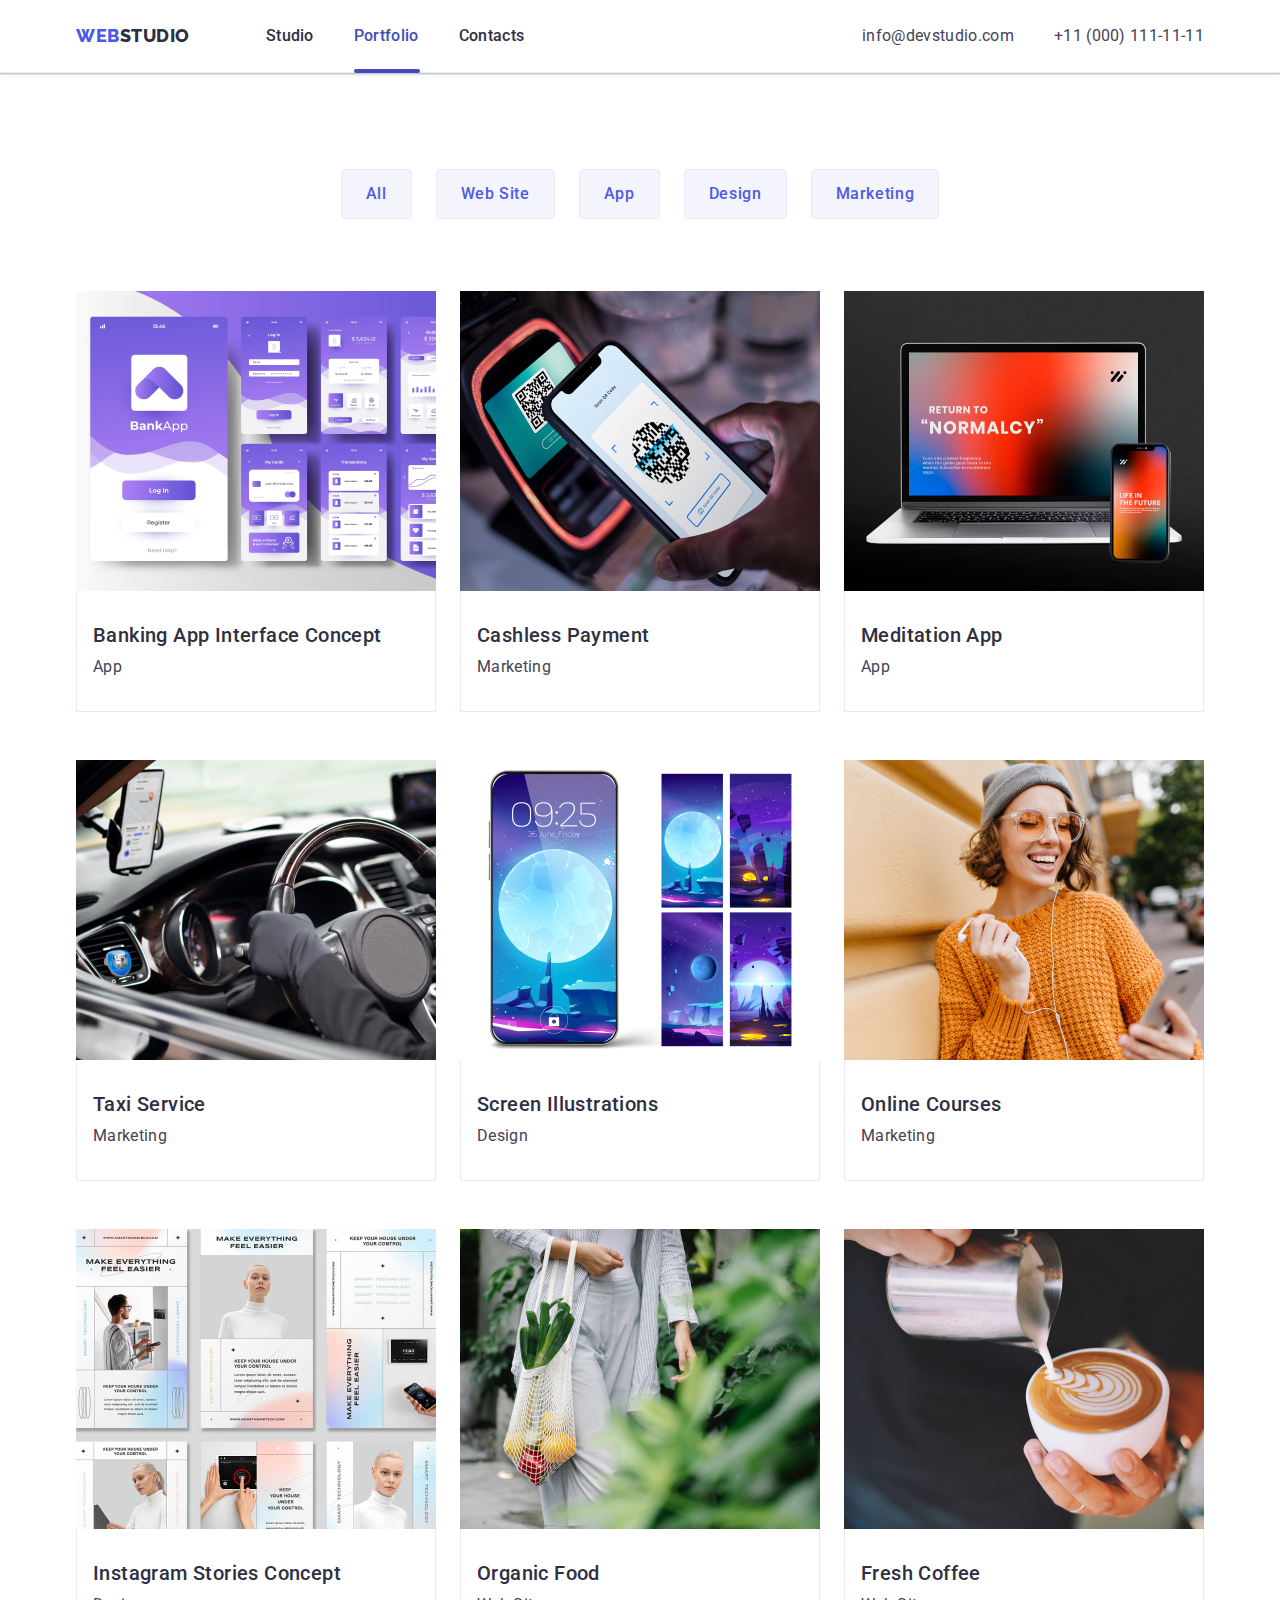
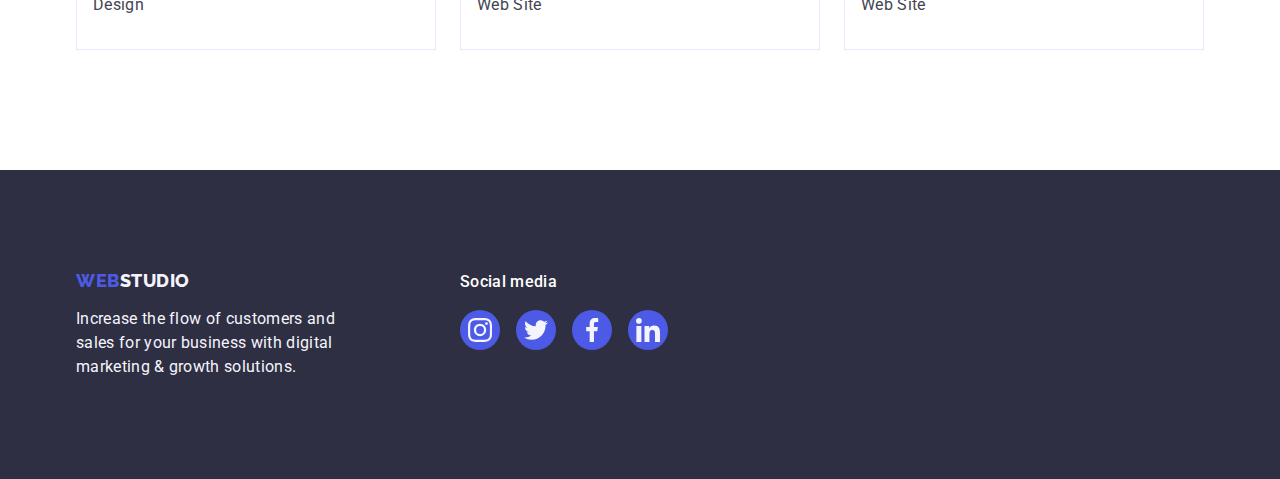
==== commit aff70835: "1.8" ====
--- a/portfolio.html
+++ b/portfolio.html
@@ -4,46 +4,45 @@
     <meta charset="UTF-8" />
     <meta http-equiv="X-UA-Compatible" content="IE=edge" />
     <meta name="viewport" content="width=device-width, initial-scale=1.0" />
-    <title>WebStudio</title>
-    <link
-      rel="stylesheet"
-      href="https://cdnjs.cloudflare.com/ajax/libs/modern-normalize/2.0.0/modern-normalize.min.css"
-      integrity="sha512-4xo8blKMVCiXpTaLzQSLSw3KFOVPWhm/TRtuPVc4WG6kUgjH6J03IBuG7JZPkcWMxJ5huwaBpOpnwYElP/m6wg=="
-      crossorigin="anonymous"
-      referrerpolicy="no-referrer"
-    />
-    <link href="./css/styles.css" rel="stylesheet" />
     <link rel="preconnect" href="https://fonts.googleapis.com" />
     <link rel="preconnect" href="https://fonts.gstatic.com" crossorigin />
     <link
       href="https://fonts.googleapis.com/css2?family=Raleway:wght@800&family=Roboto:wght@400;500;700;900&display=swap"
       rel="stylesheet"
     />
+    <link
+      rel="stylesheet"
+      href="https://cdnjs.cloudflare.com/ajax/libs/modern-normalize/2.0.0/modern-normalize.min.css"
+    />
+    <link rel="stylesheet" href="./css/styles.css" />
+    <title>Portfolio</title>
   </head>
-
   <body>
+    <!-- Header -->
     <header class="header">
-      <!-- Main navigation-->
       <div class="container header-container">
         <nav class="header-nav">
-          <a href="./index.html" class="header-logo link">
-            Web<span class="logo">Studio</span></a
+          <!-- Logo -->
+          <a class="header-logo link" href="./index.html"
+            >Web<span class="logo">Studio</span></a
           >
+          <!-- Menu Nav -->
           <ul class="header-nav-list list">
             <li class="header-nav-item">
-              <a href="./index.html" class="header-nav-link link">Studio</a>
+              <a class="header-nav-link link" href="./index.html">Studio</a>
             </li>
             <li class="header-nav-item">
-              <a href="./portfolio.html" class="header-nav-link link"
+              <a class="header-nav-link link portfolio" href="./portfolio.html"
                 >Portfolio</a
               >
             </li>
             <li class="header-nav-item">
-              <a href="" class="header-nav-link link">Contacts</a>
+              <a class="header-nav-link link" href="">Contacts</a>
             </li>
           </ul>
         </nav>
-        <!-- Contacts-->
+
+        <!-- Contact address -->
         <address class="address">
           <ul class="address-list list">
             <li class="address-item">
@@ -60,39 +59,38 @@
         </address>
       </div>
     </header>
+
+    <!-- Main -->
     <main>
-      <!-- Main content-->
       <section class="section-portfolio">
         <div class="container">
-          <h1 class="visually-hidden">Company Portfolio</h1>
-          <!--Page Filter-->
+          <h1 class="visually-hidden">Examples of a projects</h1>
+          <!-- Buttons -->
+          <ul class="portfolio-filters-list list">
+            <li class="portfolio-bttn-item">
+              <button type="button" class="portfolio-button">All</button>
+            </li>
+            <li class="portfolio-bttn-item">
+              <button type="button" class="portfolio-button">Web Site</button>
+            </li>
+            <li class="portfolio-bttn-item">
+              <button type="button" class="portfolio-button">App</button>
+            </li>
+            <li class="portfolio-bttn-item">
+              <button type="button" class="portfolio-button">Design</button>
+            </li>
+            <li class="portfolio-bttn-item">
+              <button type="button" class="portfolio-button">Marketing</button>
+            </li>
+          </ul>
 
-          <ul class="portfolio-filters-list list">
-            <li class="portfolio-bttn-item">
-              <button type="button" class="portfolio-button">All</button>
-            </li>
-            <li class="portfolio-bttn-item">
-              <button type="button" class="portfolio-button">Web Site</button>
-            </li>
-            <li class="portfolio-bttn-item">
-              <button type="button" class="portfolio-button">App</button>
-            </li>
-            <li class="portfolio-bttn-item">
-              <button type="button" class="portfolio-button">Design</button>
-            </li>
-            <li class="portfolio-bttn-item">
-              <button type="button" class="portfolio-button">Marketing</button>
-            </li>
-          </ul>
-
-          <!--Company Services-->
-
+          <!-- Examples of a projects -->
           <ul class="portfolio-projects-list list">
             <li class="portfolio-projects-item">
               <a href="" class="portfolio-ptojects-link link">
                 <div class="projects-block">
                   <img
-                    src="./images/img-bankapp.jpg"
+                    src="./images/banking-app-interface.jpg"
                     alt="Photo with interface of banking application"
                     width="360"
                     height="300"
@@ -115,7 +113,7 @@
               <a href="" class="portfolio-ptojects-link link">
                 <div class="projects-block">
                   <img
-                    src="./images/img-no-cash.jpg"
+                    src="./images/cashless-payment-with-smartphon.jpg"
                     alt="Photo of a cashless easy payment"
                     width="360"
                     height="300"
@@ -136,7 +134,7 @@
               <a href="" class="portfolio-ptojects-link link">
                 <div class="projects-block">
                   <img
-                    src="./images/img-normalcy.jpg"
+                    src="./images/laptop-and-smartphone.jpg"
                     alt="Picture of a application for all your creative needs"
                     width="360"
                     height="300"
@@ -157,7 +155,7 @@
               <a href="" class="portfolio-ptojects-link link">
                 <div class="projects-block">
                   <img
-                    src="./images/img-taxi-service.jpg"
+                    src="./images/close-view-chauffeur-hands-driving.jpg"
                     alt="Photo of a nice car on taxi service"
                     width="360"
                     height="300"
@@ -178,7 +176,7 @@
               <a href="" class="portfolio-ptojects-link link">
                 <div class="projects-block">
                   <img
-                    src="./images/img-screen-illustrations.jpg"
+                    src="./images/screen-illustrations.jpg"
                     alt="Picture of a Screen Illustrations on mobile"
                     width="360"
                     height="300"
@@ -201,7 +199,7 @@
               <a href="" class="portfolio-ptojects-link link">
                 <div class="projects-block">
                   <img
-                    src="./images/img-online-courses.jpg"
+                    src="./images/smiling-girl-looking-at-smartphone-screen.jpg"
                     alt="Photo of a happy girl who used Online Courses"
                     width="360"
                     height="300"
@@ -222,7 +220,7 @@
               <a href="" class="portfolio-ptojects-link link">
                 <div class="projects-block">
                   <img
-                    src="./images/img-Instagram-stories-concept.jpg"
+                    src="./images/instagram-stories-concept.jpg"
                     alt="Picture of a Instagram Stories"
                     width="360"
                     height="300"
@@ -245,7 +243,7 @@
               <a href="" class="portfolio-ptojects-link link">
                 <div class="projects-block">
                   <img
-                    src="./images/img-organic-food.jpg"
+                    src="./images/organic-food-in-a-bag-in-hand.jpg"
                     alt="Photo of a woman with a basket of organic food"
                     width="360"
                     height="300"
@@ -266,7 +264,7 @@
               <a href="" class="portfolio-ptojects-link link">
                 <div class="projects-block">
                   <img
-                    src="./images/img-fresh-coffee.jpg"
+                    src="./images/fresh-coffee-in-cup.jpg"
                     alt="Photo of a barista who draws on coffee"
                     width="360"
                     height="300"
--- a/css/styles.css
+++ b/css/styles.css
@@ -630,22 +630,17 @@
   transition: box-shadow 250ms cubic-bezier(0.4, 0, 0.2, 1);
 }
 
-.portfolio-projects-link:hover {
-  box-shadow: 0px 1px 6px rgba(46, 47, 66, 0.08),
-    0px 1px 1px rgba(46, 47, 66, 0.16), 0px 2px 1px rgba(46, 47, 66, 0.08);
-  transform: translateY(0%);
-}
-
-.portfolio-projects-link:focus {
-  box-shadow: 0px 1px 6px rgba(46, 47, 66, 0.08),
-    0px 1px 1px rgba(46, 47, 66, 0.16), 0px 2px 1px rgba(46, 47, 66, 0.08);
-  transform: translateY(0%);
-}
-
 .portfolio-cards {
   padding: 32px 16px;
   border: 1px solid #e7e9fc;
   border-top: none;
+}
+
+.portfolio-cards:is(:hover, :focus) {
+  background: #ffffff;
+  border: 1px solid #f4f4fd;
+  box-shadow: 0px 1px 6px rgba(46, 47, 66, 0.08),
+    0px 1px 1px rgba(46, 47, 66, 0.16), 0px 2px 1px rgba(46, 47, 66, 0.08);
 }
 
 .portfolio-projects-subtitle {
@@ -685,6 +680,6 @@
   transition: transform 250ms cubic-bezier(0.4, 0, 0.2, 1);
 }
 
-.projects-block:is(:hover, :focus) .projects-block-text {
+.portfolio-projects-item:is(:hover, :focus) .projects-block-text {
   transform: translateY(0%);
 }
